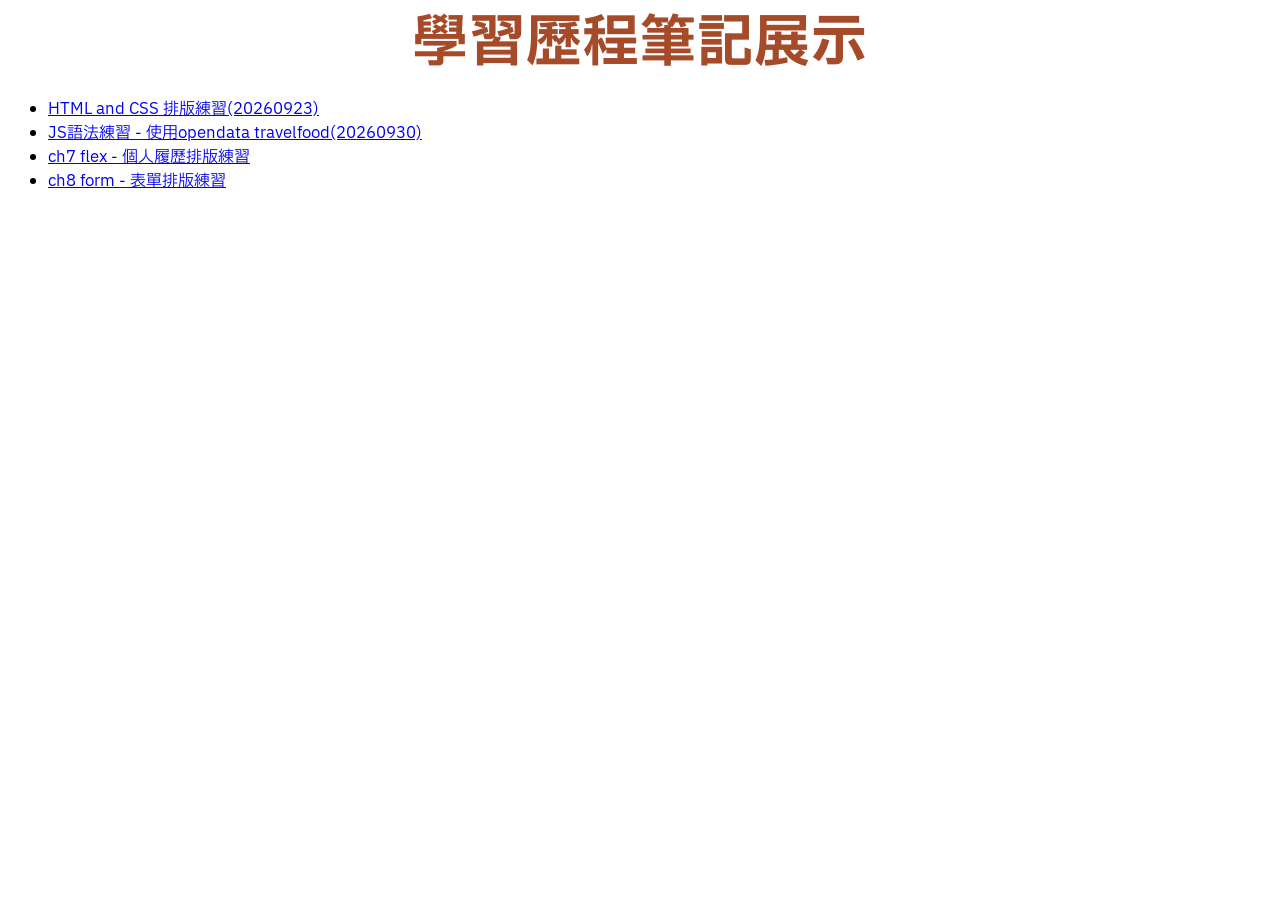
==== index.html @ dfd8c601 "更新index" ====
<!DOCTYPE html>
<html lang="zh-TW">
<head>
    <meta charset="UTF-8">
    <meta name="viewport" content="width=device-width, initial-scale=1.0">
    <title>學習歷程首頁</title>
    <link rel="stylesheet" href="css/myall.css">
</head>
<body>
    <div class="mytitle-01">學習歷程筆記展示</div>
    <ul>
        <li><a href="./20260923-ex01-ai01.html" target="_blank">HTML and CSS 排版練習(20260923)</a></li>
        <li><a href="./20260630-JavaScript-travelfood-ai01.html" target="_blank">JS語法練習 - 使用opendata travelfood(20260930)</a></li>
        <li><a href="./20261013-ch7-flex-ex01.html" target="_blank">ch7 flex - 個人履歷排版練習</a></li>
        <li><a href="./20261027-ch8-forms-EX01-AI01.html" target="_blank">ch8 form - 表單排版練習</a></li>
    </ul>
    <script src="js/jquery-4.0.0.js"></script>
</body>
</html>
---- css/myall.css ----
@import url('https://fonts.googleapis.com/css2?family=IBM+Plex+Sans+JP:wght@100;200;300;400;500;600;700&display=swap');

:root {
    --primary-warm: #d96b3b;
    --secondary-warm: #f6d6a8;
    --page-background: #fff4df;
    --logo-background: #e9a15c;
    --nav-text: #4a2518;
    --content-background: #f3dfc1;
    --heading-color: #c43d2f;
    --shadow-dark: #704c3a;
    --shadow-light: #b99a84;
    --footer-background: #c94f3d;
    --footer-text: #fff8ed;
}

body {
    font-family: "IBM Plex Sans JP", sans-serif;
}

/* 字體粗細度 */
.fw-100 {
    font-weight: 100;
}

.fw-200 {
    font-weight: 200;
}

.fw-300 {
    font-weight: 300;
}

.fw-400 {
    font-weight: 400;
}

.fw-500 {
    font-weight: 500;
}

.fw-600 {
    font-weight: 600;
}

.fw-700 {
    font-weight: 700;
}

.fw-800 {
    font-weight: 800;
}

.fw-900 {
    font-weight: 900;
}

/* ===== 暖色・大地色系標題 ===== */

/* 第一層標題｜陶土紅棕 */
.mytitle-01 {
    font-size: 56px;
    font-weight: 800;
    line-height: 1.3;
    text-align: center;
    color: #A64B2A;
    letter-spacing: 1px;
}

/* 第二層標題｜焦糖棕 */
.mytitle-02 {
    font-size: 44px;
    font-weight: 700;
    line-height: 1.35;
    text-align: center;
    color: #8A5A3B;
    letter-spacing: 0.5px;
}

/* 第三層標題｜橄欖大地綠 */
.mytitle-03 {
    font-size: 36px;
    font-weight: 600;
    line-height: 1.4;
    text-align: center;
    color: #6F7042;
    letter-spacing: 0.3px;
}

.mytitle-04 {
    font-size: 24px;
    font-weight: 600;
    line-height: 1.4;
    color: #48dfc3;
    letter-spacing: 0.3px;
}

.mytitle-05 {
    font-size: 20px;
    font-weight: 600;
    line-height: 1.4;
    color: #6f27c7;
    letter-spacing: 0.3px;
}

/* 背景圖 */
.bg-img {
    background-position: center center;
    background-size: cover;
}

/* roller top */
.roller-t {
    position: relative;
    overflow: hidden;
}

.roller-t .rollerbox-t {
    position: absolute;
    width: 100%;
    height: 100%;
    background-color: rgba(218, 175, 159, 0.9);
    transform: translateY(-100%);
    transition: transform 2s;
    display: flex;
    justify-content: center;
    align-items: center;
}

.roller-t:hover .rollerbox-t {
    transform: translateY(0);
}

/* roller bottom */
.roller-b {
    position: relative;
    overflow: hidden;
}

.roller-b .rollerbox-b {
    position: absolute;
    width: 100%;
    height: 100%;
    background-color: rgba(218, 175, 159, 0.9);
    transform: translateY(100%);
    transition: transform 2s;
    display: flex;
    justify-content: center;
    align-items: center;
}

.roller-b:hover .rollerbox-b {
    transform: translateY(0);
}

/* roller left */
.roller-l {
    position: relative;
    overflow: hidden;
}

.roller-l .rollerbox-l {
    position: absolute;
    width: 100%;
    height: 100%;
    background-color: rgba(218, 175, 159, 0.9);
    transform: translateX(-100%);
    transition: transform 2s;
    display: flex;
    justify-content: center;
    align-items: center;
}

.roller-l:hover .rollerbox-l {
    transform: translateX(0);
}

/* roller right */
.roller-r {
    position: relative;
    overflow: hidden;
}

.roller-r .rollerbox-r {
    position: absolute;
    width: 100%;
    height: 100%;
    background-color: rgba(218, 175, 159, 0.9);
    transform: translateX(100%);
    transition: transform 2s;
    display: flex;
    justify-content: center;
    align-items: center;
}

.roller-r:hover .rollerbox-r {
    transform: translateX(0);
}


.timeline-section {
    position: relative;
}

.timeline-section::before {
    position: absolute;
    content: "";
    width: 5px;
    background-color: rgba(46, 3, 92, 0.5);
    top: 0;
    bottom: 0;
    left: 50%;
    transform: translateX(-50%);
}
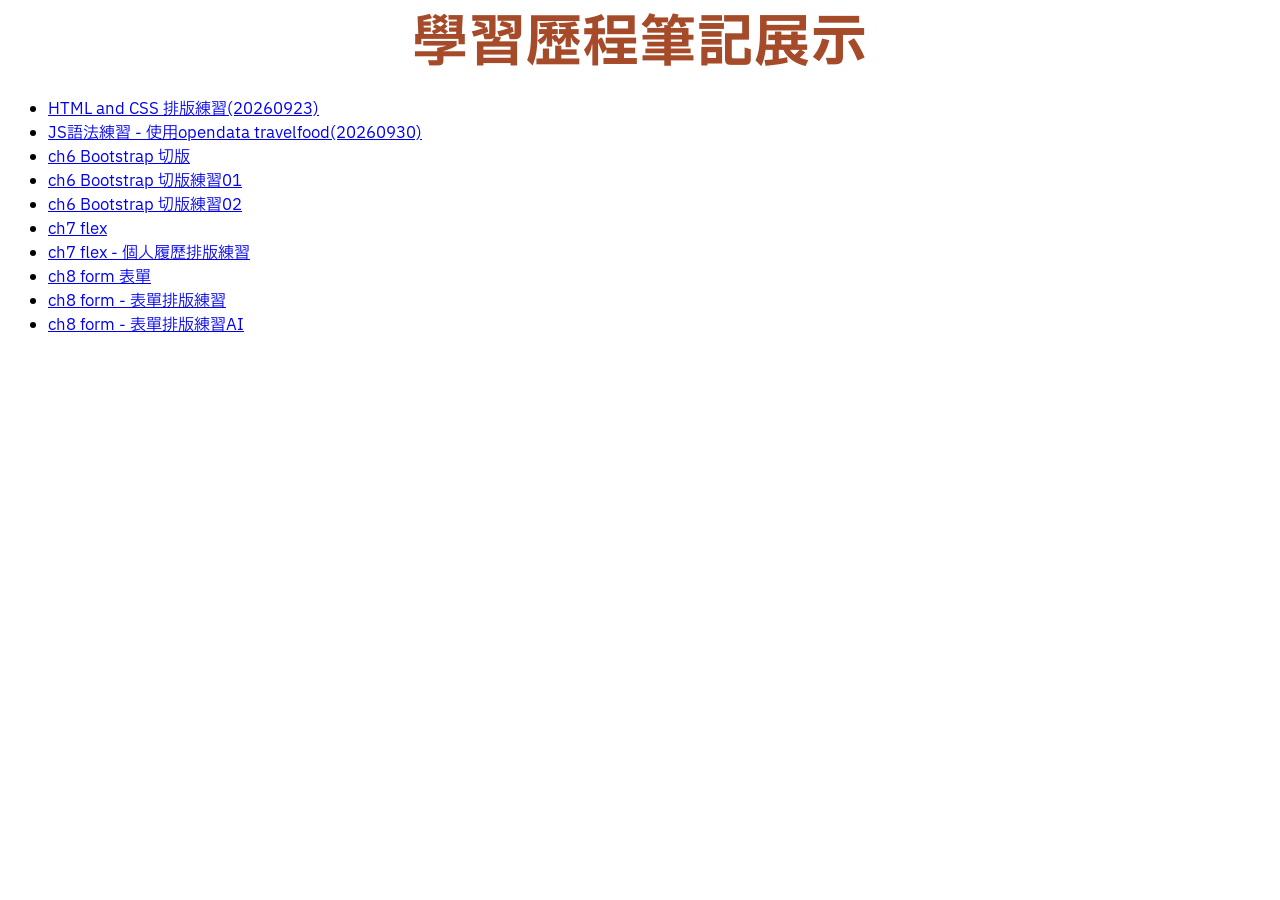
==== commit c254afe9: "update" ====
--- a/index.html
+++ b/index.html
@@ -11,8 +11,14 @@
     <ul>
         <li><a href="./20260923-ex01-ai01.html" target="_blank">HTML and CSS 排版練習(20260923)</a></li>
         <li><a href="./20260630-JavaScript-travelfood-ai01.html" target="_blank">JS語法練習 - 使用opendata travelfood(20260930)</a></li>
+        <li><a href="./20261006-ch6.html" target="_blank">ch6 Bootstrap 切版</a></li>
+        <li><a href="./20261006-ch6-切版練習ex01.html" target="_blank">ch6 Bootstrap 切版練習01</a></li>
+        <li><a href="./20261008-ch6-切版練習ex02.html" target="_blank">ch6 Bootstrap 切版練習02</a></li>
+        <li><a href="./20261008-ch7-flex.html" target="_blank">ch7 flex</a></li>
         <li><a href="./20261013-ch7-flex-ex01.html" target="_blank">ch7 flex - 個人履歷排版練習</a></li>
-        <li><a href="./20261027-ch8-forms-EX01-AI01.html" target="_blank">ch8 form - 表單排版練習</a></li>
+        <li><a href="./20261015-ch8-forms.html" target="_blank">ch8 form 表單</a></li>
+        <li><a href="./20261015-ch8-forms-EX01.html" target="_blank">ch8 form - 表單排版練習</a></li>
+        <li><a href="./20261027-ch8-forms-EX01-AI01.html" target="_blank">ch8 form - 表單排版練習AI</a></li>
     </ul>
     <script src="js/jquery-4.0.0.js"></script>
 </body>
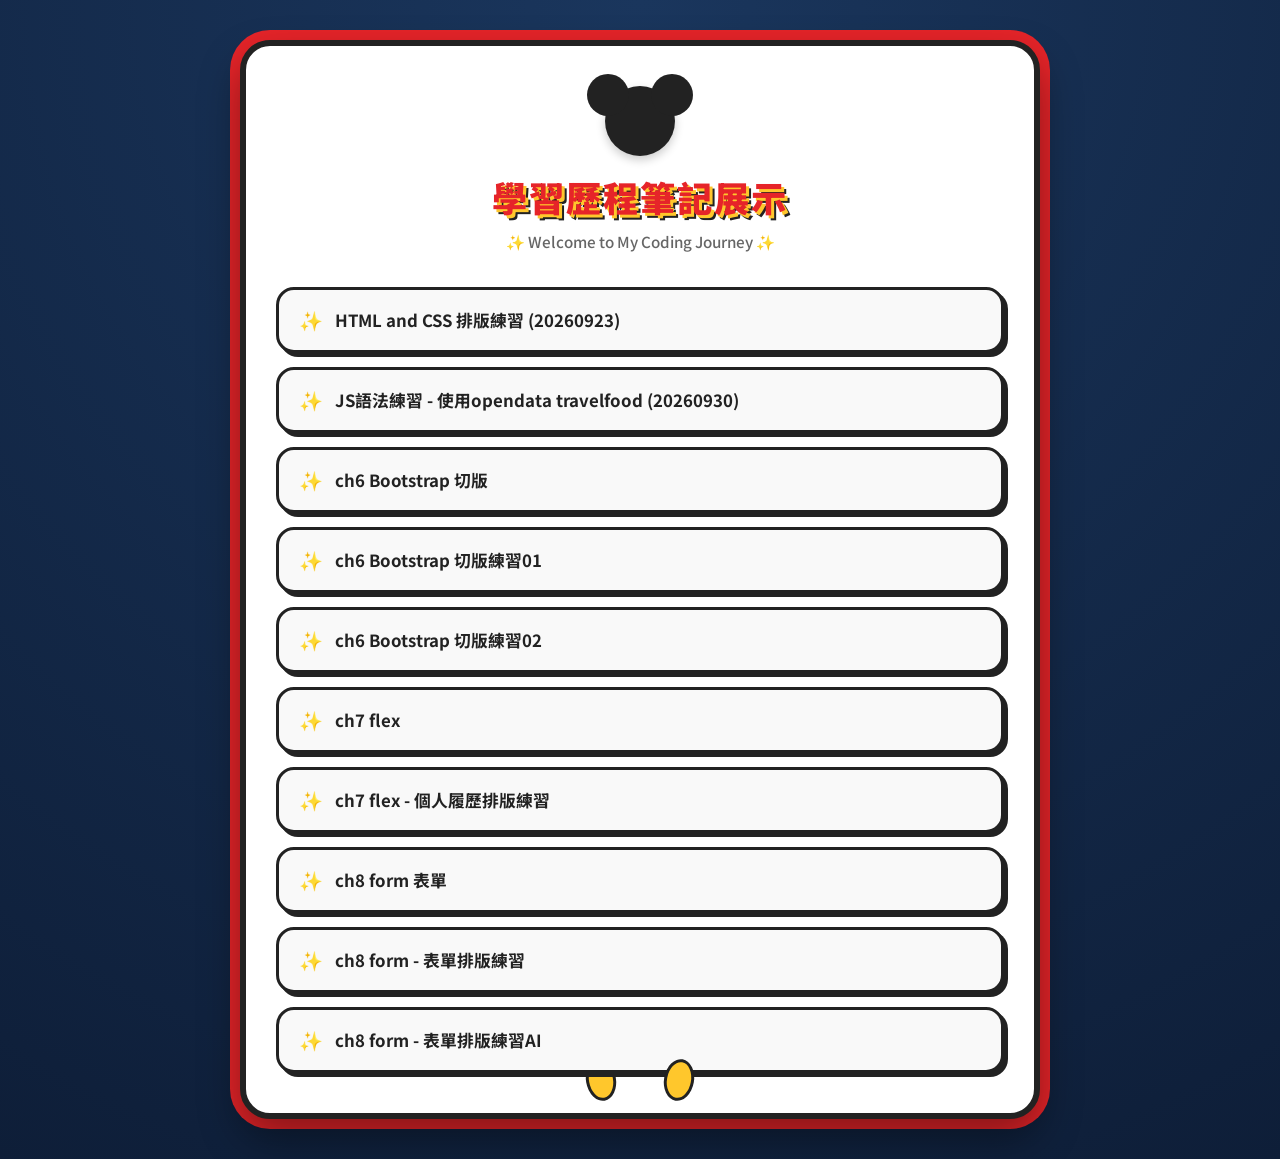
==== commit 40eb614b: "update index" ====
--- a/index.html
+++ b/index.html
@@ -3,23 +3,229 @@
 <head>
     <meta charset="UTF-8">
     <meta name="viewport" content="width=device-width, initial-scale=1.0">
-    <title>學習歷程首頁</title>
-    <link rel="stylesheet" href="css/myall.css">
+    <title>學習歷程首頁 - 迪士尼米奇篇</title>
+    <!-- 引入 Google Fonts 手寫/卡通風格字體與 Icon -->
+    <link href="https://fonts.googleapis.com/css2?family=Fredoka+One&family=Noto+Sans+TC:wght@500;700;900&display=swap" rel="stylesheet">
+    <link rel="stylesheet" href="https://cdnjs.cloudflare.com/ajax/libs/font-awesome/6.4.0/css/all.min.css">
+    
+    <style>
+        /* ----------------------------------
+           迪士尼 & 米奇主題配色變數
+        ---------------------------------- */
+        :root {
+            --mickey-red: #E62429;       /* 經典米奇紅 */
+            --mickey-yellow: #FFC72C;    /* 米奇鞋子黃 */
+            --mickey-black: #222222;     /* 米奇耳朵黑 */
+            --mickey-white: #FFFFFF;     /* 米奇手套白 */
+            --bg-disney-blue: #0E1E38;  /* 迪士尼夢幻夜空藍 */
+            --card-bg: #FFFFFF;
+        }
+
+        /* 全局基礎設定 */
+        * {
+            box-sizing: border-box;
+            margin: 0;
+            padding: 0;
+        }
+
+        body {
+            font-family: 'Noto Sans TC', 'Fredoka One', sans-serif;
+            background: radial-gradient(circle at top, #1a365d 0%, var(--bg-disney-blue) 100%);
+            min-height: 100vh;
+            display: flex;
+            justify-content: center;
+            align-items: center;
+            padding: 40px 20px;
+            color: #333;
+        }
+
+        /* 主容器 */
+        .disney-container {
+            width: 100%;
+            max-width: 800px;
+            background: var(--card-bg);
+            border: 6px solid var(--mickey-black);
+            border-radius: 30px;
+            box-shadow: 0 20px 40px rgba(0, 0, 0, 0.4), 
+                        0 0 0 10px var(--mickey-red);
+            padding: 40px 30px;
+            position: relative;
+            overflow: hidden;
+        }
+
+        /* 頂部裝飾：黃色雙鈕釦（米奇褲子特徵） */
+        .disney-container::before,
+        .disney-container::after {
+            content: '';
+            position: absolute;
+            bottom: 12px;
+            width: 24px;
+            height: 36px;
+            background-color: var(--mickey-yellow);
+            border: 3px solid var(--mickey-black);
+            border-radius: 50%;
+        }
+        .disney-container::before { left: 45%; transform: translateX(-50%) rotate(-10deg); }
+        .disney-container::after { right: 45%; transform: translateX(50%) rotate(10deg); }
+
+        /* 標題區塊 */
+        .header-area {
+            text-align: center;
+            margin-bottom: 35px;
+            position: relative;
+        }
+
+        /* 米奇頭剪影 Logo */
+        .mickey-logo {
+            width: 70px;
+            height: 70px;
+            background: var(--mickey-black);
+            border-radius: 50%;
+            margin: 0 auto 15px auto;
+            position: relative;
+            box-shadow: 0 4px 10px rgba(0,0,0,0.2);
+        }
+
+        /* 米奇左耳朵 */
+        .mickey-logo::before {
+            content: '';
+            position: absolute;
+            width: 42px;
+            height: 42px;
+            background: var(--mickey-black);
+            border-radius: 50%;
+            top: -12px;
+            left: -18px;
+        }
+
+        /* 米奇右耳朵 */
+        .mickey-logo::after {
+            content: '';
+            position: absolute;
+            width: 42px;
+            height: 42px;
+            background: var(--mickey-black);
+            border-radius: 50%;
+            top: -12px;
+            right: -18px;
+        }
+
+        /* 主標題樣式 */
+        .mytitle-01 {
+            font-size: 2.2rem;
+            font-weight: 900;
+            color: var(--mickey-red);
+            text-shadow: 3px 3px 0px var(--mickey-yellow),
+                         5px 5px 0px var(--mickey-black);
+            letter-spacing: 2px;
+            margin-top: 10px;
+        }
+
+        .subtitle {
+            font-size: 0.95rem;
+            color: #666;
+            margin-top: 8px;
+            font-weight: 500;
+        }
+
+        /* 列表容器 */
+        ul.learning-list {
+            list-style: none;
+            display: flex;
+            flex-direction: column;
+            gap: 14px;
+        }
+
+        /* 列表單項 */
+        ul.learning-list li {
+            position: relative;
+        }
+
+        /* 超連結按鈕樣式 */
+        ul.learning-list li a {
+            display: flex;
+            align-items: center;
+            padding: 16px 20px;
+            background-color: #F9F9F9;
+            color: var(--mickey-black);
+            text-decoration: none;
+            font-size: 1.05rem;
+            font-weight: 700;
+            border: 3px solid var(--mickey-black);
+            border-radius: 18px;
+            box-shadow: 4px 4px 0px var(--mickey-black);
+            transition: all 0.2s cubic-bezier(0.175, 0.885, 0.32, 1.275);
+        }
+
+        /* 清單前綴小魔棒/星星圖示 */
+        ul.learning-list li a::before {
+            content: '✨';
+            margin-right: 12px;
+            font-size: 1.2rem;
+            transition: transform 0.2s;
+        }
+
+        /* 滑鼠懸停效果 (Hover) */
+        ul.learning-list li a:hover {
+            background-color: var(--mickey-yellow);
+            color: var(--mickey-black);
+            transform: translateY(-4px) scale(1.01);
+            box-shadow: 6px 6px 0px var(--mickey-red);
+        }
+
+        ul.learning-list li a:hover::before {
+            content: '🏰';
+            transform: rotate(15deg) scale(1.2);
+        }
+
+        /* 點擊效果 (Active) */
+        ul.learning-list li a:active {
+            transform: translateY(1px);
+            box-shadow: 2px 2px 0px var(--mickey-black);
+        }
+
+        /* 響應式微調 (手機版) */
+        @media (max-width: 600px) {
+            .disney-container {
+                padding: 30px 18px;
+                border-width: 4px;
+            }
+            .mytitle-01 {
+                font-size: 1.6rem;
+            }
+            ul.learning-list li a {
+                font-size: 0.95rem;
+                padding: 12px 15px;
+            }
+        }
+    </style>
 </head>
 <body>
-    <div class="mytitle-01">學習歷程筆記展示</div>
-    <ul>
-        <li><a href="./20260923-ex01-ai01.html" target="_blank">HTML and CSS 排版練習(20260923)</a></li>
-        <li><a href="./20260630-JavaScript-travelfood-ai01.html" target="_blank">JS語法練習 - 使用opendata travelfood(20260930)</a></li>
-        <li><a href="./20261006-ch6.html" target="_blank">ch6 Bootstrap 切版</a></li>
-        <li><a href="./20261006-ch6-切版練習ex01.html" target="_blank">ch6 Bootstrap 切版練習01</a></li>
-        <li><a href="./20261008-ch6-切版練習ex02.html" target="_blank">ch6 Bootstrap 切版練習02</a></li>
-        <li><a href="./20261008-ch7-flex.html" target="_blank">ch7 flex</a></li>
-        <li><a href="./20261013-ch7-flex-ex01.html" target="_blank">ch7 flex - 個人履歷排版練習</a></li>
-        <li><a href="./20261015-ch8-forms.html" target="_blank">ch8 form 表單</a></li>
-        <li><a href="./20261015-ch8-forms-EX01.html" target="_blank">ch8 form - 表單排版練習</a></li>
-        <li><a href="./20261027-ch8-forms-EX01-AI01.html" target="_blank">ch8 form - 表單排版練習AI</a></li>
-    </ul>
+
+    <div class="disney-container">
+        <!-- 米奇頭像標誌區 -->
+        <div class="header-area">
+            <div class="mickey-logo"></div>
+            <div class="mytitle-01">學習歷程筆記展示</div>
+            <p class="subtitle">✨ Welcome to My Coding Journey ✨</p>
+        </div>
+
+        <!-- 學習歷程連結列表 -->
+        <ul class="learning-list">
+            <li><a href="./20260923-ex01-ai01.html" target="_blank">HTML and CSS 排版練習 (20260923)</a></li>
+            <li><a href="./20260630-JavaScript-travelfood-ai01.html" target="_blank">JS語法練習 - 使用opendata travelfood (20260930)</a></li>
+            <li><a href="./20261006-ch6.html" target="_blank">ch6 Bootstrap 切版</a></li>
+            <li><a href="./20261006-ch6-切版練習ex01.html" target="_blank">ch6 Bootstrap 切版練習01</a></li>
+            <li><a href="./20261008-ch6-切版練習ex02.html" target="_blank">ch6 Bootstrap 切版練習02</a></li>
+            <li><a href="./20261008-ch7-flex.html" target="_blank">ch7 flex</a></li>
+            <li><a href="./20261013-ch7-flex-ex01.html" target="_blank">ch7 flex - 個人履歷排版練習</a></li>
+            <li><a href="./20261015-ch8-forms.html" target="_blank">ch8 form 表單</a></li>
+            <li><a href="./20261015-ch8-forms-EX01.html" target="_blank">ch8 form - 表單排版練習</a></li>
+            <li><a href="./20261027-ch8-forms-EX01-AI01.html" target="_blank">ch8 form - 表單排版練習AI</a></li>
+        </ul>
+    </div>
+
+    <!-- 載入 jQuery -->
     <script src="js/jquery-4.0.0.js"></script>
 </body>
 </html>
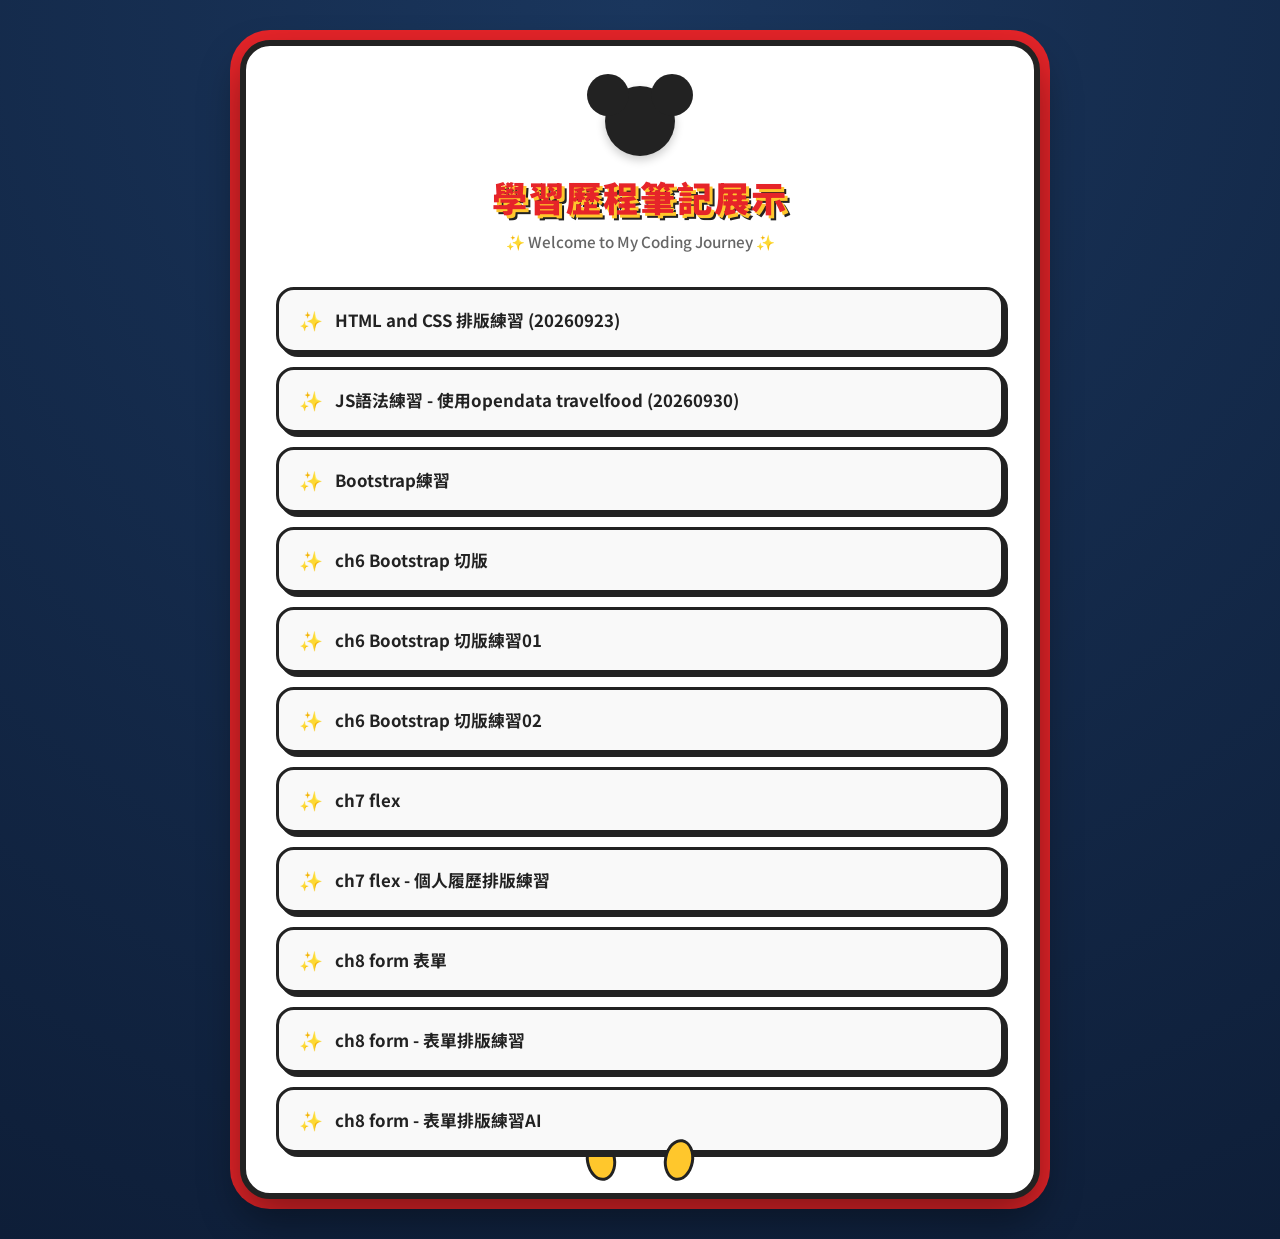
==== commit 907d064f: "update index" ====
--- a/index.html
+++ b/index.html
@@ -214,6 +214,7 @@
         <ul class="learning-list">
             <li><a href="./20260923-ex01-ai01.html" target="_blank">HTML and CSS 排版練習 (20260923)</a></li>
             <li><a href="./20260630-JavaScript-travelfood-ai01.html" target="_blank">JS語法練習 - 使用opendata travelfood (20260930)</a></li>
+            <li><a href="./20261001 BS -1.html" target="_blank">Bootstrap練習</a></li>
             <li><a href="./20261006-ch6.html" target="_blank">ch6 Bootstrap 切版</a></li>
             <li><a href="./20261006-ch6-切版練習ex01.html" target="_blank">ch6 Bootstrap 切版練習01</a></li>
             <li><a href="./20261008-ch6-切版練習ex02.html" target="_blank">ch6 Bootstrap 切版練習02</a></li>
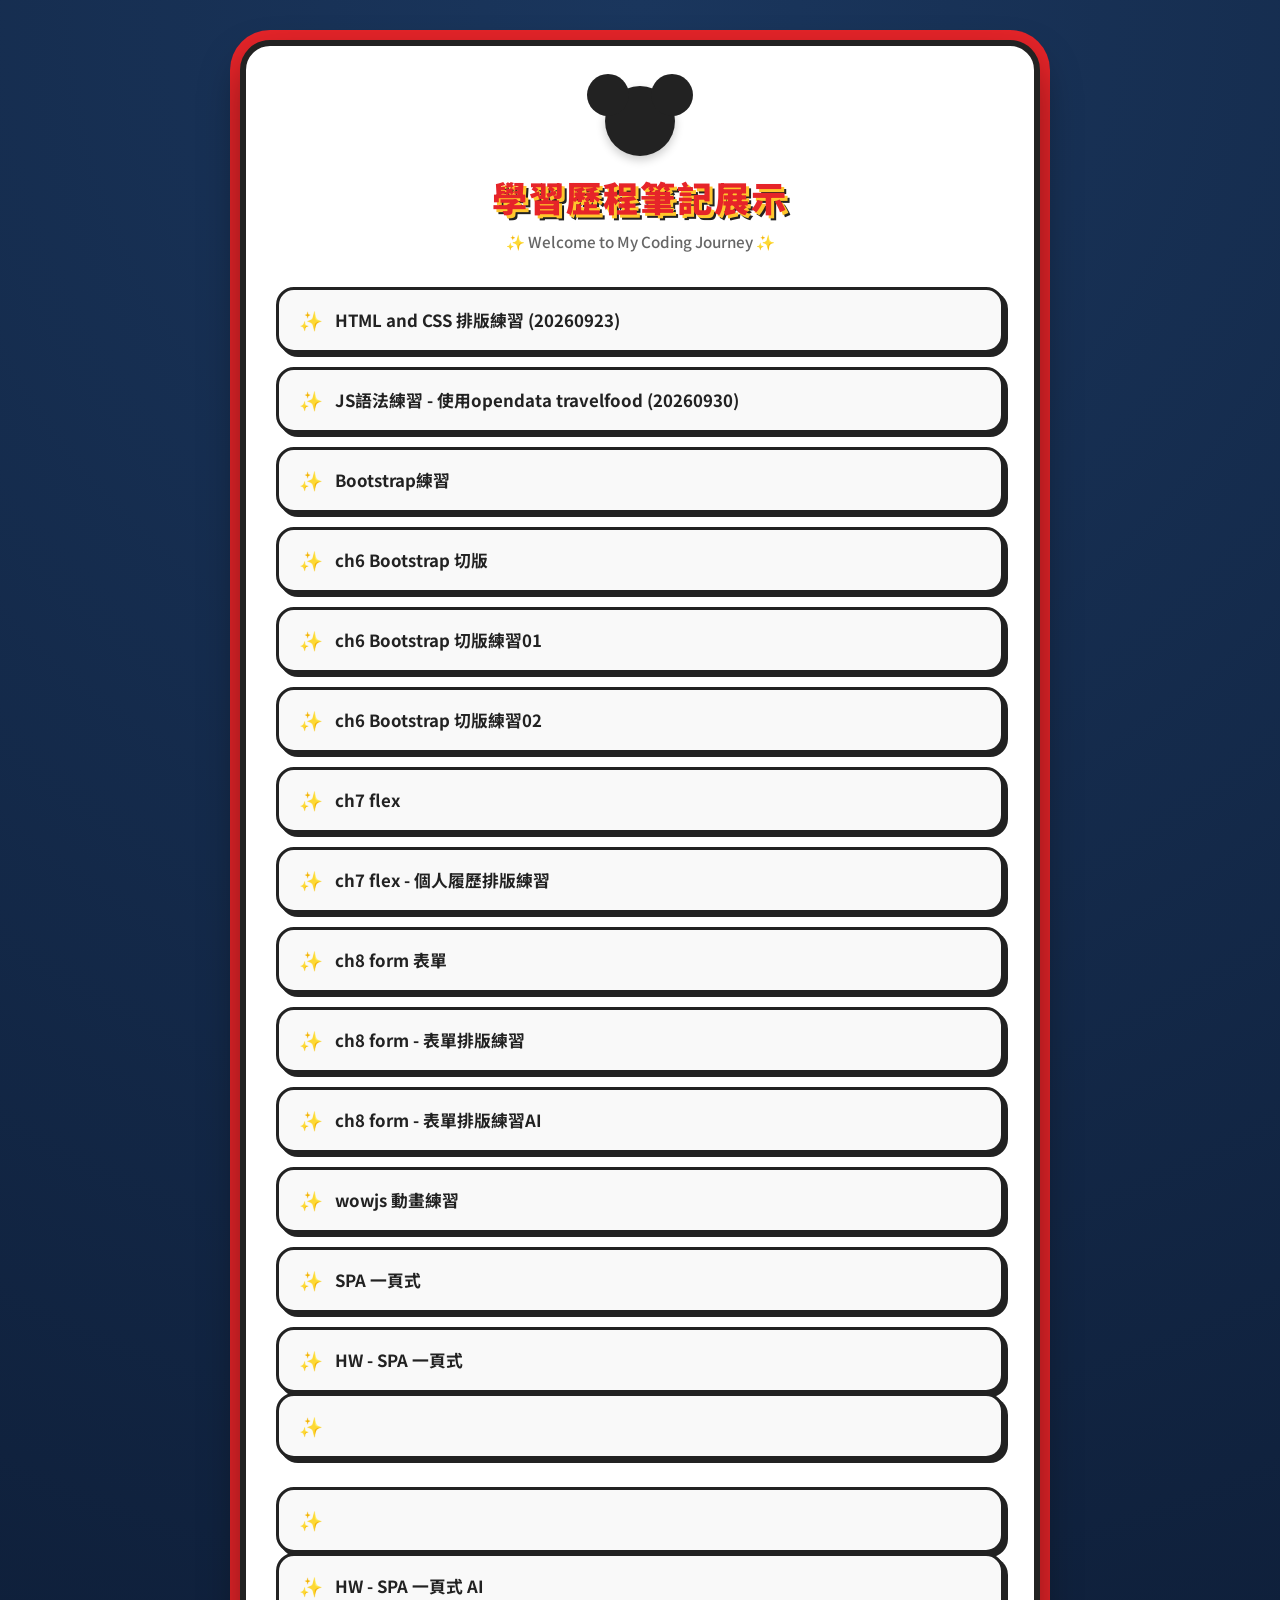
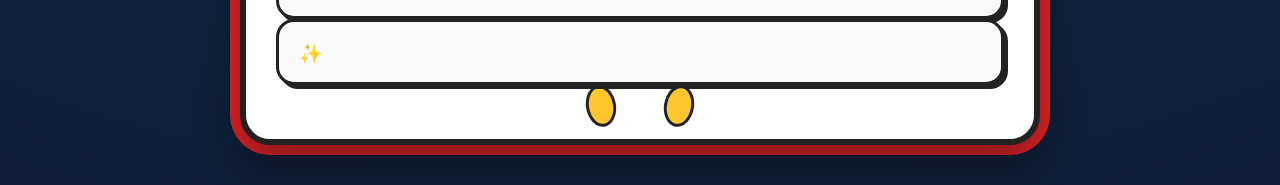
==== commit f8a550e8: "更新作業進度" ====
--- a/index.html
+++ b/index.html
@@ -223,6 +223,10 @@
             <li><a href="./20261015-ch8-forms.html" target="_blank">ch8 form 表單</a></li>
             <li><a href="./20261015-ch8-forms-EX01.html" target="_blank">ch8 form - 表單排版練習</a></li>
             <li><a href="./20261027-ch8-forms-EX01-AI01.html" target="_blank">ch8 form - 表單排版練習AI</a></li>
+            <li><a href="./20261103-wowjs動畫練習.html" target="_blank">wowjs 動畫練習</a></li>
+            <li><a href="./20261027 - SPA 一頁式.html" target="_blank">SPA 一頁式</a></li>
+            <li><a href="./HW - SPA 形象官網設計與動畫應用.html" target="_blank">HW - SPA 一頁式 <a></li>
+            <li><a href="./HW - SPA 形象官網設計與動畫應用_Ai.html" target="_blank">HW - SPA 一頁式 AI<a></li>
         </ul>
     </div>
 
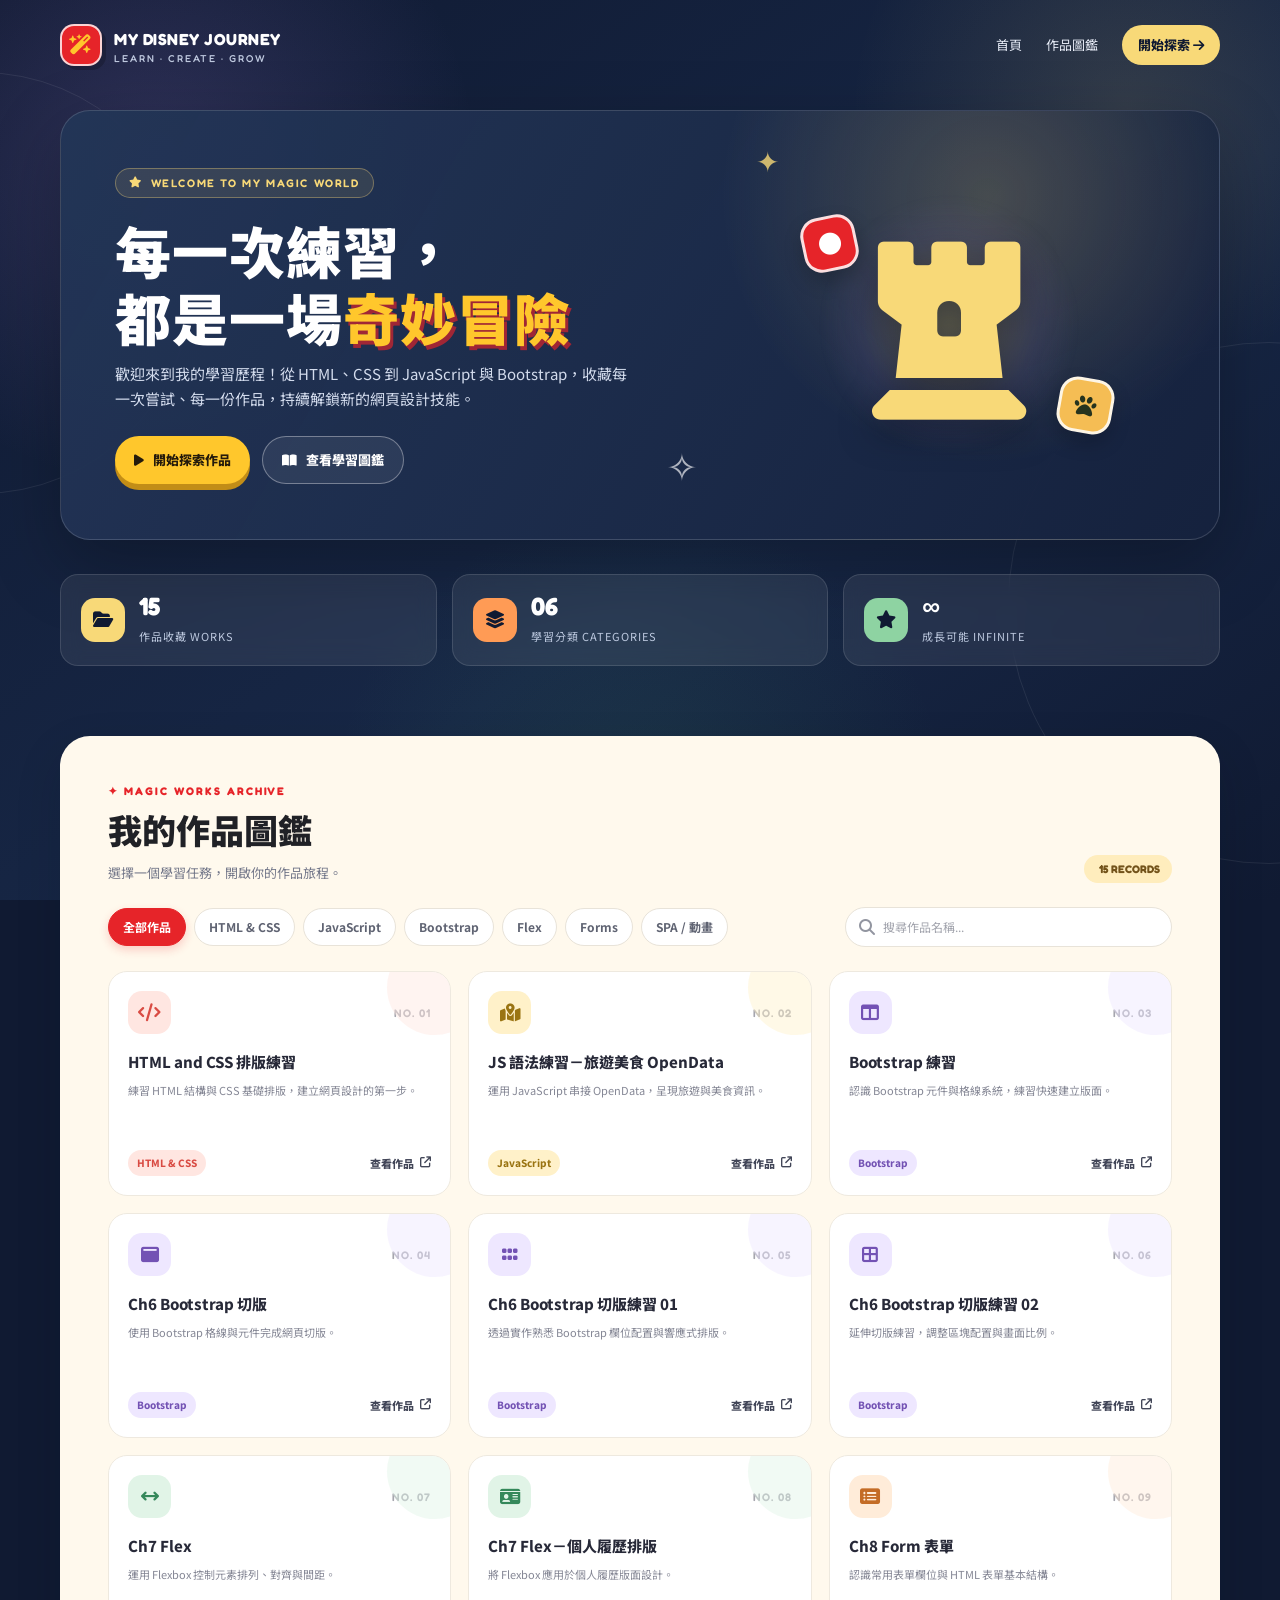
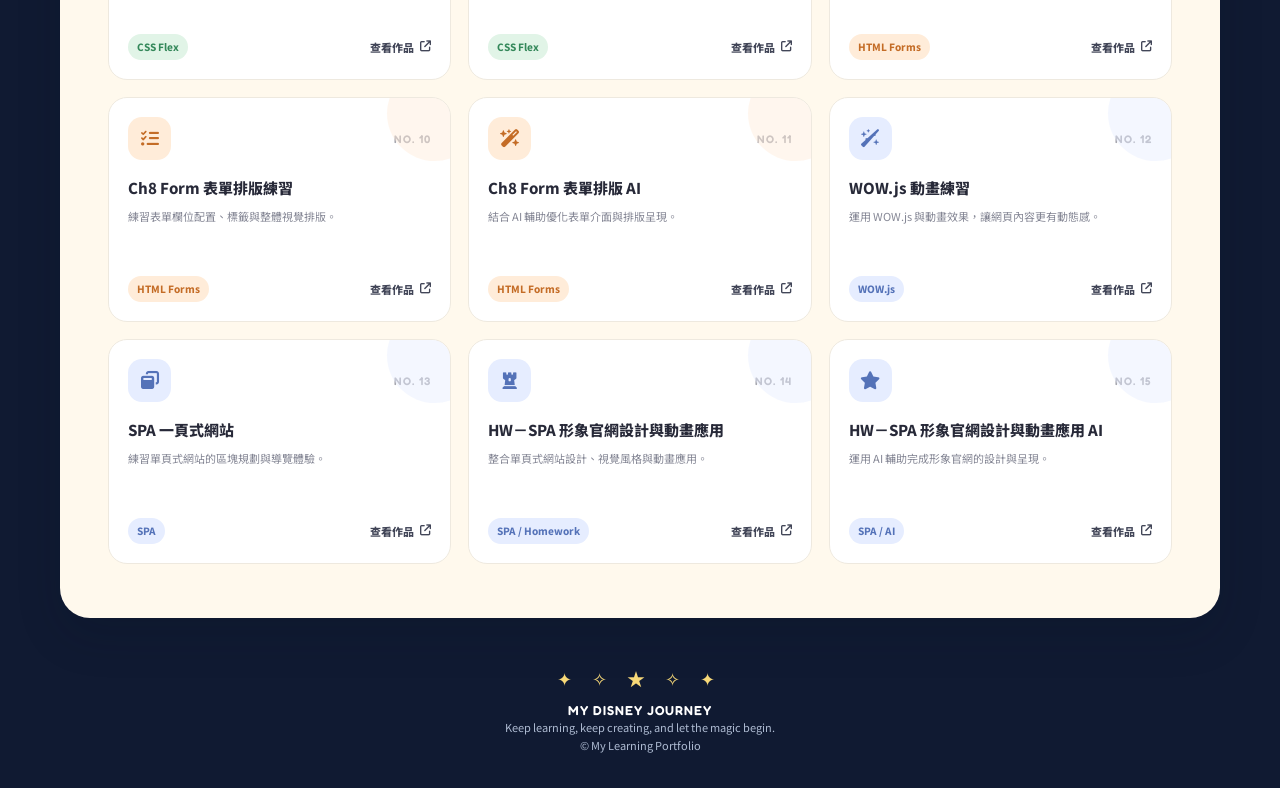
==== commit 9b2d8499: "更新首頁 index.html" ====
--- a/index.html
+++ b/index.html
@@ -1,236 +1,1383 @@
 <!DOCTYPE html>
-<html lang="zh-TW">
+<html lang="zh-Hant">
+
 <head>
-    <meta charset="UTF-8">
-    <meta name="viewport" content="width=device-width, initial-scale=1.0">
-    <title>學習歷程首頁 - 迪士尼米奇篇</title>
-    <!-- 引入 Google Fonts 手寫/卡通風格字體與 Icon -->
-    <link href="https://fonts.googleapis.com/css2?family=Fredoka+One&family=Noto+Sans+TC:wght@500;700;900&display=swap" rel="stylesheet">
-    <link rel="stylesheet" href="https://cdnjs.cloudflare.com/ajax/libs/font-awesome/6.4.0/css/all.min.css">
-    
-    <style>
-        /* ----------------------------------
-           迪士尼 & 米奇主題配色變數
-        ---------------------------------- */
-        :root {
-            --mickey-red: #E62429;       /* 經典米奇紅 */
-            --mickey-yellow: #FFC72C;    /* 米奇鞋子黃 */
-            --mickey-black: #222222;     /* 米奇耳朵黑 */
-            --mickey-white: #FFFFFF;     /* 米奇手套白 */
-            --bg-disney-blue: #0E1E38;  /* 迪士尼夢幻夜空藍 */
-            --card-bg: #FFFFFF;
-        }
-
-        /* 全局基礎設定 */
-        * {
-            box-sizing: border-box;
-            margin: 0;
-            padding: 0;
-        }
-
-        body {
-            font-family: 'Noto Sans TC', 'Fredoka One', sans-serif;
-            background: radial-gradient(circle at top, #1a365d 0%, var(--bg-disney-blue) 100%);
-            min-height: 100vh;
-            display: flex;
-            justify-content: center;
-            align-items: center;
-            padding: 40px 20px;
-            color: #333;
-        }
-
-        /* 主容器 */
-        .disney-container {
-            width: 100%;
-            max-width: 800px;
-            background: var(--card-bg);
-            border: 6px solid var(--mickey-black);
-            border-radius: 30px;
-            box-shadow: 0 20px 40px rgba(0, 0, 0, 0.4), 
-                        0 0 0 10px var(--mickey-red);
-            padding: 40px 30px;
-            position: relative;
-            overflow: hidden;
-        }
-
-        /* 頂部裝飾：黃色雙鈕釦（米奇褲子特徵） */
-        .disney-container::before,
-        .disney-container::after {
-            content: '';
-            position: absolute;
-            bottom: 12px;
-            width: 24px;
-            height: 36px;
-            background-color: var(--mickey-yellow);
-            border: 3px solid var(--mickey-black);
-            border-radius: 50%;
-        }
-        .disney-container::before { left: 45%; transform: translateX(-50%) rotate(-10deg); }
-        .disney-container::after { right: 45%; transform: translateX(50%) rotate(10deg); }
-
-        /* 標題區塊 */
-        .header-area {
-            text-align: center;
-            margin-bottom: 35px;
-            position: relative;
-        }
-
-        /* 米奇頭剪影 Logo */
-        .mickey-logo {
-            width: 70px;
-            height: 70px;
-            background: var(--mickey-black);
-            border-radius: 50%;
-            margin: 0 auto 15px auto;
-            position: relative;
-            box-shadow: 0 4px 10px rgba(0,0,0,0.2);
-        }
-
-        /* 米奇左耳朵 */
-        .mickey-logo::before {
-            content: '';
-            position: absolute;
-            width: 42px;
-            height: 42px;
-            background: var(--mickey-black);
-            border-radius: 50%;
-            top: -12px;
-            left: -18px;
-        }
-
-        /* 米奇右耳朵 */
-        .mickey-logo::after {
-            content: '';
-            position: absolute;
-            width: 42px;
-            height: 42px;
-            background: var(--mickey-black);
-            border-radius: 50%;
-            top: -12px;
-            right: -18px;
-        }
-
-        /* 主標題樣式 */
-        .mytitle-01 {
-            font-size: 2.2rem;
-            font-weight: 900;
-            color: var(--mickey-red);
-            text-shadow: 3px 3px 0px var(--mickey-yellow),
-                         5px 5px 0px var(--mickey-black);
-            letter-spacing: 2px;
-            margin-top: 10px;
-        }
-
-        .subtitle {
-            font-size: 0.95rem;
-            color: #666;
-            margin-top: 8px;
-            font-weight: 500;
-        }
-
-        /* 列表容器 */
-        ul.learning-list {
-            list-style: none;
-            display: flex;
-            flex-direction: column;
-            gap: 14px;
-        }
-
-        /* 列表單項 */
-        ul.learning-list li {
-            position: relative;
-        }
-
-        /* 超連結按鈕樣式 */
-        ul.learning-list li a {
-            display: flex;
-            align-items: center;
-            padding: 16px 20px;
-            background-color: #F9F9F9;
-            color: var(--mickey-black);
-            text-decoration: none;
-            font-size: 1.05rem;
-            font-weight: 700;
-            border: 3px solid var(--mickey-black);
-            border-radius: 18px;
-            box-shadow: 4px 4px 0px var(--mickey-black);
-            transition: all 0.2s cubic-bezier(0.175, 0.885, 0.32, 1.275);
-        }
-
-        /* 清單前綴小魔棒/星星圖示 */
-        ul.learning-list li a::before {
-            content: '✨';
-            margin-right: 12px;
-            font-size: 1.2rem;
-            transition: transform 0.2s;
-        }
-
-        /* 滑鼠懸停效果 (Hover) */
-        ul.learning-list li a:hover {
-            background-color: var(--mickey-yellow);
-            color: var(--mickey-black);
-            transform: translateY(-4px) scale(1.01);
-            box-shadow: 6px 6px 0px var(--mickey-red);
-        }
-
-        ul.learning-list li a:hover::before {
-            content: '🏰';
-            transform: rotate(15deg) scale(1.2);
-        }
-
-        /* 點擊效果 (Active) */
-        ul.learning-list li a:active {
-            transform: translateY(1px);
-            box-shadow: 2px 2px 0px var(--mickey-black);
-        }
-
-        /* 響應式微調 (手機版) */
-        @media (max-width: 600px) {
-            .disney-container {
-                padding: 30px 18px;
-                border-width: 4px;
-            }
-            .mytitle-01 {
-                font-size: 1.6rem;
-            }
-            ul.learning-list li a {
-                font-size: 0.95rem;
-                padding: 12px 15px;
-            }
-        }
-    </style>
+  <meta charset="UTF-8">
+  <meta name="viewport" content="width=device-width, initial-scale=1.0">
+  <meta name="theme-color" content="#101a32">
+  <title>Welcome To My Journey｜Disney Learning Portfolio</title>
+  <link rel="preconnect" href="https://fonts.googleapis.com">
+  <link rel="preconnect" href="https://fonts.gstatic.com" crossorigin>
+  <link
+    href="https://fonts.googleapis.com/css2?family=Fredoka:wght@400;500;600;700&family=Noto+Sans+TC:wght@400;500;600;700;800;900&display=swap"
+    rel="stylesheet">
+  <link rel="stylesheet" href="https://cdnjs.cloudflare.com/ajax/libs/font-awesome/6.5.2/css/all.min.css">
+  <style>
+    :root {
+      --mickey-red: #e62429;
+      --mickey-yellow: #ffc72c;
+      --mickey-black: #202126;
+      --pluto-orange: #f28c28;
+      --pluto-green: #45a66b;
+      --magic-blue: #101a32;
+      --magic-blue-2: #1b2b4b;
+      --magic-purple: #9274c8;
+      --magic-gold: #f8d978;
+      --cream: #fff9ed;
+      --ink: #25283a;
+      --muted: #74788a;
+      --white: #fff;
+      --shadow: 0 18px 45px rgba(9, 16, 34, .16);
+    }
+
+    * {
+      box-sizing: border-box;
+      margin: 0;
+      padding: 0;
+    }
+
+    html {
+      scroll-behavior: smooth;
+    }
+
+    body {
+      font-family: "Noto Sans TC", sans-serif;
+      color: var(--ink);
+      background: var(--magic-blue);
+      line-height: 1.65;
+      overflow-x: hidden;
+    }
+
+    a {
+      color: inherit;
+      text-decoration: none;
+    }
+
+    button,
+    input {
+      font: inherit;
+    }
+
+    .site-shell {
+      width: min(1160px, calc(100% - 36px));
+      margin: 0 auto;
+    }
+
+    /* 星空背景 */
+    .page-bg {
+      position: fixed;
+      inset: 0;
+      z-index: -2;
+      overflow: hidden;
+      background:
+        radial-gradient(circle at 12% 18%, rgba(146, 116, 200, .23), transparent 24%),
+        radial-gradient(circle at 88% 12%, rgba(248, 217, 120, .13), transparent 20%),
+        radial-gradient(circle at 50% 90%, rgba(69, 166, 107, .12), transparent 30%),
+        linear-gradient(145deg, #101a32, #172746 58%, #101a32);
+    }
+
+    .page-bg::before,
+    .page-bg::after {
+      content: "";
+      position: absolute;
+      width: 420px;
+      height: 420px;
+      border: 1px solid rgba(255, 255, 255, .08);
+      border-radius: 50%;
+      animation: orbit 32s linear infinite;
+    }
+
+    .page-bg::before {
+      top: 8%;
+      left: -230px;
+    }
+
+    .page-bg::after {
+      right: -250px;
+      bottom: 4%;
+      width: 520px;
+      height: 520px;
+      animation-direction: reverse;
+    }
+
+    @keyframes orbit {
+      to {
+        transform: rotate(360deg);
+      }
+    }
+
+    .topbar {
+      display: flex;
+      align-items: center;
+      justify-content: space-between;
+      gap: 20px;
+      padding: 24px 0;
+      color: var(--white);
+    }
+
+    .brand {
+      display: inline-flex;
+      align-items: center;
+      gap: 12px;
+      font-family: Fredoka, "Noto Sans TC", sans-serif;
+      font-weight: 700;
+      letter-spacing: .5px;
+    }
+
+    .brand-mark {
+      width: 42px;
+      height: 42px;
+      display: grid;
+      place-items: center;
+      color: var(--mickey-yellow);
+      background: var(--mickey-red);
+      border: 2px solid rgba(255, 255, 255, .8);
+      border-radius: 14px;
+      box-shadow: 4px 4px 0 rgba(0, 0, 0, .2);
+      font-size: 20px;
+    }
+
+    .brand small {
+      display: block;
+      color: #bfc9df;
+      font: 500 10px Fredoka, sans-serif;
+      letter-spacing: 2px;
+    }
+
+    .top-nav {
+      display: flex;
+      gap: 24px;
+      align-items: center;
+      color: #e8edf8;
+      font-size: 13px;
+    }
+
+    .top-nav a {
+      transition: color .2s;
+    }
+
+    .top-nav a:hover {
+      color: var(--magic-gold);
+    }
+
+    .nav-cta {
+      padding: 9px 16px;
+      color: var(--magic-blue) !important;
+      background: var(--magic-gold);
+      border-radius: 999px;
+      font-weight: 800;
+    }
+
+    /* Hero */
+    .hero {
+      position: relative;
+      display: grid;
+      grid-template-columns: 1.15fr .85fr;
+      align-items: center;
+      gap: 32px;
+      min-height: 430px;
+      padding: 46px 54px;
+      margin: 20px 0 34px;
+      overflow: hidden;
+      color: var(--white);
+      border: 1px solid rgba(255, 255, 255, .15);
+      border-radius: 30px;
+      background:
+        radial-gradient(circle at 80% 20%, rgba(248, 217, 120, .2), transparent 27%),
+        linear-gradient(120deg, rgba(35, 53, 87, .98), rgba(22, 34, 62, .96));
+      box-shadow: 0 25px 70px rgba(0, 0, 0, .25);
+    }
+
+    .hero::before {
+      content: "✦";
+      position: absolute;
+      top: 26px;
+      right: 38%;
+      color: var(--magic-gold);
+      font-size: 28px;
+      opacity: .8;
+      animation: twinkle 2.5s ease-in-out infinite;
+    }
+
+    .hero::after {
+      content: "✧";
+      position: absolute;
+      right: 45%;
+      bottom: 42px;
+      color: #fff;
+      font-size: 38px;
+      opacity: .65;
+      animation: twinkle 3s ease-in-out infinite reverse;
+    }
+
+    @keyframes twinkle {
+      50% {
+        opacity: .25;
+        transform: scale(.8) rotate(25deg);
+      }
+    }
+
+    .eyebrow {
+      display: inline-flex;
+      align-items: center;
+      gap: 8px;
+      padding: 7px 13px;
+      margin-bottom: 18px;
+      color: var(--magic-gold);
+      background: rgba(248, 217, 120, .1);
+      border: 1px solid rgba(248, 217, 120, .35);
+      border-radius: 999px;
+      font: 600 11px Fredoka, sans-serif;
+      letter-spacing: 1.6px;
+    }
+
+    .hero h1 {
+      margin-bottom: 12px;
+      font-size: clamp(34px, 5vw, 56px);
+      line-height: 1.2;
+      font-weight: 900;
+      letter-spacing: 1px;
+    }
+
+    .hero h1 .highlight {
+      color: var(--mickey-yellow);
+      text-shadow: 3px 4px 0 rgba(230, 36, 41, .65);
+    }
+
+    .hero-copy {
+      max-width: 520px;
+      margin-bottom: 25px;
+      color: #d3dced;
+      font-size: 15px;
+    }
+
+    .hero-actions {
+      display: flex;
+      flex-wrap: wrap;
+      gap: 12px;
+    }
+
+    .btn {
+      display: inline-flex;
+      align-items: center;
+      justify-content: center;
+      gap: 9px;
+      padding: 12px 19px;
+      border: 0;
+      border-radius: 999px;
+      cursor: pointer;
+      font-size: 13px;
+      font-weight: 800;
+      transition: transform .2s, box-shadow .2s, background .2s;
+    }
+
+    .btn:hover {
+      transform: translateY(-3px);
+    }
+
+    .btn-primary {
+      color: #251b0b;
+      background: var(--mickey-yellow);
+      box-shadow: 0 6px 0 #c28d17;
+    }
+
+    .btn-primary:hover {
+      box-shadow: 0 9px 0 #c28d17;
+    }
+
+    .btn-ghost {
+      color: white;
+      border: 1px solid rgba(255, 255, 255, .35);
+      background: rgba(255, 255, 255, .07);
+    }
+
+    .hero-art {
+      position: relative;
+      min-height: 275px;
+      display: grid;
+      place-items: center;
+    }
+
+    .castle-glow {
+      position: absolute;
+      width: 260px;
+      height: 260px;
+      border-radius: 50%;
+      background: radial-gradient(circle, rgba(248, 217, 120, .27), rgba(146, 116, 200, .1) 48%, transparent 70%);
+      filter: blur(3px);
+    }
+
+    .castle-icon {
+      position: relative;
+      z-index: 1;
+      color: var(--magic-gold);
+      font-size: clamp(115px, 17vw, 190px);
+      filter: drop-shadow(0 12px 18px rgba(0, 0, 0, .3));
+      animation: float 4s ease-in-out infinite;
+    }
+
+    .orbit-dot {
+      position: absolute;
+      z-index: 2;
+      display: grid;
+      place-items: center;
+      width: 55px;
+      height: 55px;
+      border: 3px solid rgba(255, 255, 255, .85);
+      border-radius: 18px;
+      box-shadow: 0 9px 20px rgba(0, 0, 0, .2);
+      font-size: 22px;
+    }
+
+    .orbit-mickey {
+      top: 28px;
+      left: 16%;
+      color: white;
+      background: var(--mickey-red);
+      transform: rotate(-12deg);
+    }
+
+    .orbit-pluto {
+      right: 12%;
+      bottom: 30px;
+      color: #26331e;
+      background: #f5bd54;
+      transform: rotate(10deg);
+    }
+
+    @keyframes float {
+      50% {
+        transform: translateY(-12px);
+      }
+    }
+
+    /* 統計 */
+    .stats {
+      display: grid;
+      grid-template-columns: repeat(3, 1fr);
+      gap: 15px;
+      margin-bottom: 70px;
+    }
+
+    .stat-card {
+      display: flex;
+      align-items: center;
+      gap: 14px;
+      padding: 18px 20px;
+      color: white;
+      background: rgba(255, 255, 255, .075);
+      border: 1px solid rgba(255, 255, 255, .12);
+      border-radius: 18px;
+      backdrop-filter: blur(10px);
+    }
+
+    .stat-icon {
+      width: 44px;
+      height: 44px;
+      display: grid;
+      place-items: center;
+      flex: 0 0 auto;
+      border-radius: 14px;
+      color: var(--magic-blue);
+      background: var(--magic-gold);
+      font-size: 18px;
+    }
+
+    .stat-card:nth-child(2) .stat-icon {
+      background: #ff9b55;
+    }
+
+    .stat-card:nth-child(3) .stat-icon {
+      background: #8ed3a2;
+    }
+
+    .stat-number {
+      display: block;
+      font: 700 25px Fredoka, sans-serif;
+      line-height: 1.1;
+    }
+
+    .stat-label {
+      color: #bdc9df;
+      font-size: 11px;
+      letter-spacing: 1px;
+    }
+
+    /* 作品區 */
+    .works-section {
+      padding: 48px clamp(18px, 4vw, 48px) 54px;
+      margin: 0 0 46px;
+      background: var(--cream);
+      border-radius: 30px;
+      box-shadow: var(--shadow);
+    }
+
+    .section-heading {
+      display: flex;
+      justify-content: space-between;
+      align-items: end;
+      gap: 20px;
+      margin-bottom: 24px;
+    }
+
+    .section-kicker {
+      color: var(--mickey-red);
+      font: 700 11px Fredoka, sans-serif;
+      letter-spacing: 2px;
+    }
+
+    .section-heading h2 {
+      margin-top: 4px;
+      color: var(--mickey-black);
+      font-size: clamp(25px, 4vw, 34px);
+      font-weight: 900;
+    }
+
+    .section-heading p {
+      margin-top: 4px;
+      color: var(--muted);
+      font-size: 13px;
+    }
+
+    .record-count {
+      padding: 7px 12px;
+      color: #73531a;
+      background: #ffedbd;
+      border-radius: 999px;
+      white-space: nowrap;
+      font: 700 11px Fredoka, sans-serif;
+    }
+
+    .toolbar {
+      display: flex;
+      justify-content: space-between;
+      align-items: center;
+      gap: 14px;
+      margin-bottom: 24px;
+    }
+
+    .filters {
+      display: flex;
+      flex-wrap: wrap;
+      gap: 8px;
+    }
+
+    .filter-btn {
+      padding: 8px 14px;
+      color: #5f6372;
+      background: white;
+      border: 1px solid #e8e3d9;
+      border-radius: 999px;
+      cursor: pointer;
+      font-size: 12px;
+      font-weight: 700;
+      transition: .2s;
+    }
+
+    .filter-btn:hover {
+      border-color: var(--mickey-red);
+      color: var(--mickey-red);
+    }
+
+    .filter-btn.active {
+      color: white;
+      background: var(--mickey-red);
+      border-color: var(--mickey-red);
+      box-shadow: 0 4px 10px rgba(230, 36, 41, .2);
+    }
+
+    .search-box {
+      display: flex;
+      align-items: center;
+      gap: 8px;
+      min-width: 190px;
+      padding: 9px 13px;
+      color: #9295a0;
+      background: white;
+      border: 1px solid #e8e3d9;
+      border-radius: 999px;
+    }
+
+    .search-box input {
+      width: 100%;
+      min-width: 0;
+      color: var(--ink);
+      background: transparent;
+      border: 0;
+      outline: 0;
+      font-size: 12px;
+    }
+
+    .search-box input::placeholder {
+      color: #a2a4ad;
+    }
+
+    .works-grid {
+      display: grid;
+      grid-template-columns: repeat(3, minmax(0, 1fr));
+      gap: 17px;
+    }
+
+    .work-card {
+      position: relative;
+      display: flex;
+      flex-direction: column;
+      min-height: 225px;
+      padding: 19px;
+      overflow: hidden;
+      background: white;
+      border: 1px solid #eee9df;
+      border-radius: 19px;
+      transition: transform .25s, box-shadow .25s, border-color .25s;
+      animation: cardIn .35s ease both;
+    }
+
+    @keyframes cardIn {
+      from {
+        opacity: 0;
+        transform: translateY(10px);
+      }
+
+      to {
+        opacity: 1;
+        transform: translateY(0);
+      }
+    }
+
+    .work-card::after {
+      content: "";
+      position: absolute;
+      top: -32px;
+      right: -32px;
+      width: 95px;
+      height: 95px;
+      border-radius: 50%;
+      background: var(--card-accent, #ffe3df);
+      opacity: .45;
+      transition: transform .3s;
+    }
+
+    .work-card:hover {
+      z-index: 1;
+      transform: translateY(-6px);
+      border-color: rgba(230, 36, 41, .3);
+      box-shadow: 0 14px 28px rgba(43, 38, 30, .12);
+    }
+
+    .work-card:hover::after {
+      transform: scale(1.5);
+    }
+
+    .card-top {
+      display: flex;
+      align-items: center;
+      justify-content: space-between;
+      gap: 10px;
+      margin-bottom: 17px;
+    }
+
+    .work-icon {
+      width: 43px;
+      height: 43px;
+      display: grid;
+      place-items: center;
+      color: var(--card-color, var(--mickey-red));
+      background: var(--card-accent, #ffe3df);
+      border-radius: 14px;
+      font-size: 18px;
+    }
+
+    .work-number {
+      color: #a6a6ae;
+      font: 600 11px Fredoka, sans-serif;
+      letter-spacing: 1px;
+    }
+
+    .work-card h3 {
+      margin-bottom: 7px;
+      color: #272938;
+      font-size: 15px;
+      font-weight: 800;
+      line-height: 1.5;
+    }
+
+    .work-card p {
+      flex: 1;
+      margin-bottom: 15px;
+      color: #858795;
+      font-size: 11px;
+      line-height: 1.7;
+    }
+
+    .card-bottom {
+      display: flex;
+      justify-content: space-between;
+      align-items: center;
+      gap: 8px;
+    }
+
+    .tag {
+      display: inline-flex;
+      padding: 5px 9px;
+      color: var(--card-color, #a33);
+      background: var(--card-accent, #ffe3df);
+      border-radius: 999px;
+      font-size: 10px;
+      font-weight: 800;
+    }
+
+    .work-link {
+      display: inline-flex;
+      align-items: center;
+      gap: 6px;
+      color: #424658;
+      font-size: 11px;
+      font-weight: 800;
+      transition: color .2s;
+    }
+
+    .work-link:hover {
+      color: var(--mickey-red);
+    }
+
+    .empty-state {
+      grid-column: 1 / -1;
+      padding: 45px 15px;
+      color: #858795;
+      text-align: center;
+    }
+
+    .empty-state i {
+      display: block;
+      margin-bottom: 10px;
+      color: var(--magic-purple);
+      font-size: 30px;
+    }
+
+    /* Footer */
+    footer {
+      padding: 0 0 34px;
+      color: #aebbd2;
+      text-align: center;
+      font-size: 11px;
+    }
+
+    .footer-magic {
+      margin-bottom: 8px;
+      color: var(--magic-gold);
+      font-size: 18px;
+      letter-spacing: 8px;
+    }
+
+    .footer-brand {
+      color: white;
+      font: 600 13px Fredoka, sans-serif;
+      letter-spacing: 1px;
+    }
+
+
+    /* 入場禮物盒動畫 */
+    .intro-screen {
+      position: fixed;
+      inset: 0;
+      z-index: 1000;
+      display: grid;
+      place-items: center;
+      padding: 24px;
+      color: #fff;
+      background:
+        radial-gradient(circle at 50% 42%, rgba(146, 116, 200, .24), transparent 32%),
+        radial-gradient(circle at 20% 15%, rgba(248, 217, 120, .12), transparent 25%),
+        linear-gradient(145deg, #101a32, #1b2b4b 58%, #101a32);
+      transition: opacity .55s ease, visibility .55s ease;
+    }
+
+    .intro-screen.is-leaving {
+      opacity: 0;
+      visibility: hidden;
+      pointer-events: none;
+    }
+
+    .intro-content {
+      position: relative;
+      display: flex;
+      flex-direction: column;
+      align-items: center;
+      text-align: center;
+    }
+
+    .intro-kicker {
+      margin-bottom: 8px;
+      color: var(--magic-gold);
+      font: 600 10px Fredoka, sans-serif;
+      letter-spacing: 3px;
+    }
+
+    .intro-title {
+      margin-bottom: 12px;
+      font: 700 clamp(27px, 5vw, 43px) Fredoka, "Noto Sans TC", sans-serif;
+      letter-spacing: .3px;
+    }
+
+    .intro-title span {
+      display: block;
+      color: var(--mickey-yellow);
+      text-shadow: 2px 3px 0 rgba(230, 36, 41, .6);
+    }
+
+    .gift-button {
+      position: relative;
+      width: 170px;
+      height: 170px;
+      margin: 4px 0 8px;
+      border: 0;
+      background: transparent;
+      cursor: pointer;
+      -webkit-tap-highlight-color: transparent;
+    }
+
+    .gift-glow {
+      position: absolute;
+      inset: 12px;
+      border-radius: 50%;
+      background: rgba(248, 217, 120, .13);
+      filter: blur(15px);
+      animation: giftGlow 1.8s ease-in-out infinite;
+    }
+
+    .gift-box {
+      position: absolute;
+      left: 31px;
+      bottom: 24px;
+      width: 108px;
+      height: 82px;
+      overflow: hidden;
+      border: 3px solid #8e171d;
+      border-radius: 9px 9px 13px 13px;
+      background: linear-gradient(135deg, #f13a40, #c91e2a);
+      box-shadow: 0 12px 20px rgba(0, 0, 0, .28);
+    }
+
+    .gift-ribbon {
+      position: absolute;
+      left: 43px;
+      top: 0;
+      width: 20px;
+      height: 100%;
+      background: var(--mickey-yellow);
+      box-shadow: 0 0 0 1px rgba(137, 94, 9, .15);
+    }
+
+    .gift-lid {
+      position: absolute;
+      z-index: 2;
+      left: 25px;
+      bottom: 99px;
+      width: 120px;
+      height: 25px;
+      border: 3px solid #8e171d;
+      border-radius: 7px;
+      background: linear-gradient(180deg, #ff5a5f, #e62429);
+      transform-origin: 12px 22px;
+      transition: transform .55s cubic-bezier(.2, .8, .2, 1);
+      box-shadow: 0 5px 9px rgba(0, 0, 0, .18);
+    }
+
+    .gift-lid::after {
+      content: "";
+      position: absolute;
+      top: -16px;
+      left: 49px;
+      width: 18px;
+      height: 15px;
+      border: 5px solid var(--mickey-yellow);
+      border-radius: 15px 15px 4px 15px;
+      transform: rotate(-24deg);
+    }
+
+    .gift-bow {
+      position: absolute;
+      z-index: 3;
+      left: 73px;
+      bottom: 116px;
+      width: 26px;
+      height: 18px;
+      border: 5px solid var(--mickey-yellow);
+      border-radius: 50% 50% 4px 50%;
+      transform: rotate(25deg);
+      transition: transform .55s ease, opacity .35s ease;
+    }
+
+    .gift-spark {
+      position: absolute;
+      color: var(--magic-gold);
+      opacity: 0;
+      font-size: 25px;
+    }
+
+    .gift-spark-a {
+      top: 9px;
+      left: 18px;
+    }
+
+    .gift-spark-b {
+      top: 25px;
+      right: 14px;
+      font-size: 32px;
+    }
+
+    .gift-button:hover {
+      transform: translateY(-3px);
+    }
+
+    .gift-button:focus-visible {
+      outline: 2px solid var(--magic-gold);
+      outline-offset: 5px;
+      border-radius: 18px;
+    }
+
+    .intro-hint {
+      margin: 4px 0 14px;
+      color: #c8d2e5;
+      font-size: 12px;
+      letter-spacing: 1px;
+    }
+
+    .intro-progress {
+      width: min(250px, 65vw);
+      height: 6px;
+      overflow: hidden;
+      border-radius: 99px;
+      background: rgba(255, 255, 255, .17);
+    }
+
+    .intro-progress span {
+      display: block;
+      width: 0;
+      height: 100%;
+      border-radius: inherit;
+      background: linear-gradient(90deg, var(--mickey-red), var(--mickey-yellow));
+      box-shadow: 0 0 12px rgba(255, 199, 44, .5);
+      animation: introLoading 2s linear forwards;
+    }
+
+    .intro-skip {
+      margin-top: 13px;
+      padding: 5px 10px;
+      color: #d5dced;
+      background: transparent;
+      border: 0;
+      cursor: pointer;
+      font-size: 11px;
+      opacity: .75;
+    }
+
+    .intro-skip:hover {
+      color: var(--magic-gold);
+      opacity: 1;
+    }
+
+    .intro-screen.is-opening .gift-lid {
+      transform: translate(-13px, -28px) rotate(-32deg);
+    }
+
+    .intro-screen.is-opening .gift-bow {
+      transform: translate(-14px, -30px) rotate(-30deg);
+      opacity: 0;
+    }
+
+    .intro-screen.is-opening .gift-spark {
+      animation: sparkPop .65s ease-out forwards;
+    }
+
+    .intro-screen.is-opening .gift-spark-b {
+      animation-delay: .08s;
+    }
+
+    .intro-screen.is-opening .gift-glow {
+      animation: giftBurst .65s ease-out forwards;
+    }
+
+    @keyframes introLoading {
+      to {
+        width: 100%;
+      }
+    }
+
+    @keyframes giftGlow {
+      50% {
+        transform: scale(1.12);
+        opacity: .7;
+      }
+    }
+
+    @keyframes giftBurst {
+      to {
+        transform: scale(1.8);
+        opacity: 0;
+      }
+    }
+
+    @keyframes sparkPop {
+      0% {
+        opacity: 0;
+        transform: scale(.3);
+      }
+
+      45% {
+        opacity: 1;
+        transform: scale(1.35) rotate(25deg);
+      }
+
+      100% {
+        opacity: 0;
+        transform: translateY(-35px) scale(.7);
+      }
+    }
+
+    /* 輕量互動：回到頂端 */
+    .back-to-top {
+      position: fixed;
+      right: 24px;
+      bottom: 24px;
+      z-index: 20;
+      width: 44px;
+      height: 44px;
+      color: var(--magic-blue);
+      background: var(--magic-gold);
+      border: 0;
+      border-radius: 15px;
+      box-shadow: 0 7px 18px rgba(0, 0, 0, .22);
+      cursor: pointer;
+      opacity: 0;
+      visibility: hidden;
+      transform: translateY(10px);
+      transition: .25s ease;
+    }
+
+    .back-to-top.is-visible {
+      opacity: 1;
+      visibility: visible;
+      transform: translateY(0);
+    }
+
+    .back-to-top:hover {
+      color: white;
+      background: var(--mickey-red);
+      transform: translateY(-4px);
+    }
+
+    @media (max-width: 850px) {
+      .hero {
+        grid-template-columns: 1fr .7fr;
+        padding: 38px 34px;
+      }
+
+      .works-grid {
+        grid-template-columns: repeat(2, minmax(0, 1fr));
+      }
+
+      .toolbar {
+        align-items: flex-start;
+        flex-direction: column;
+      }
+
+      .search-box {
+        width: 100%;
+      }
+    }
+
+    @media (max-width: 620px) {
+      .site-shell {
+        width: min(100% - 22px, 520px);
+      }
+
+      .topbar {
+        padding: 17px 0;
+      }
+
+      .top-nav {
+        gap: 13px;
+        font-size: 11px;
+      }
+
+      .top-nav a:not(.nav-cta) {
+        display: none;
+      }
+
+      .hero {
+        grid-template-columns: 1fr;
+        gap: 4px;
+        min-height: 0;
+        padding: 32px 24px 20px;
+        margin-top: 10px;
+        border-radius: 23px;
+      }
+
+      .hero h1 {
+        font-size: 36px;
+      }
+
+      .hero-copy {
+        font-size: 13px;
+      }
+
+      .hero-art {
+        min-height: 190px;
+      }
+
+      .castle-icon {
+        font-size: 130px;
+      }
+
+      .castle-glow {
+        width: 200px;
+        height: 200px;
+      }
+
+      .orbit-mickey {
+        top: 8px;
+        left: 18%;
+      }
+
+      .orbit-pluto {
+        right: 15%;
+        bottom: 12px;
+      }
+
+      .stats {
+        gap: 8px;
+        margin-bottom: 45px;
+      }
+
+      .stat-card {
+        flex-direction: column;
+        align-items: flex-start;
+        gap: 8px;
+        padding: 12px;
+        border-radius: 14px;
+      }
+
+      .stat-icon {
+        width: 35px;
+        height: 35px;
+        font-size: 15px;
+      }
+
+      .stat-number {
+        font-size: 21px;
+      }
+
+      .stat-label {
+        font-size: 9px;
+      }
+
+      .works-section {
+        padding: 30px 16px 34px;
+        margin-bottom: 30px;
+        border-radius: 22px;
+      }
+
+      .section-heading {
+        align-items: flex-start;
+        flex-direction: column;
+        gap: 8px;
+      }
+
+      .works-grid {
+        grid-template-columns: 1fr;
+        gap: 12px;
+      }
+
+      .work-card {
+        min-height: 195px;
+      }
+
+      .filters {
+        gap: 6px;
+      }
+
+      .filter-btn {
+        padding: 7px 10px;
+        font-size: 11px;
+      }
+    }
+
+    @media (prefers-reduced-motion: reduce) {
+
+      *,
+      *::before,
+      *::after {
+        scroll-behavior: auto !important;
+        animation-duration: .01ms !important;
+        animation-iteration-count: 1 !important;
+        transition-duration: .01ms !important;
+      }
+    }
+  </style>
 </head>
+
 <body>
-
-    <div class="disney-container">
-        <!-- 米奇頭像標誌區 -->
-        <div class="header-area">
-            <div class="mickey-logo"></div>
-            <div class="mytitle-01">學習歷程筆記展示</div>
-            <p class="subtitle">✨ Welcome to My Coding Journey ✨</p>
+  <!-- 入場動畫：禮物盒開啟 -->
+  <div class="intro-screen" id="introScreen" aria-label="Welcome To My Journey">
+    <div class="intro-content">
+      <div class="intro-sparkle sparkle-one">✦</div>
+      <div class="intro-sparkle sparkle-two">✧</div>
+      <p class="intro-kicker">A LITTLE MAGIC IS WAITING</p>
+      <h1 class="intro-title">Welcome To <span>My Journey</span></h1>
+      <button class="gift-button" id="giftButton" type="button" aria-label="開啟禮物並進入網站">
+        <span class="gift-glow"></span>
+        <span class="gift-lid"></span>
+        <span class="gift-bow"></span>
+        <span class="gift-box">
+          <span class="gift-ribbon"></span>
+        </span>
+        <span class="gift-spark gift-spark-a">✦</span>
+        <span class="gift-spark gift-spark-b">✧</span>
+      </button>
+      <p class="intro-hint">正在為你準備一份小小驚喜⋯</p>
+      <div class="intro-progress"><span id="introProgress"></span></div>
+      <button class="intro-skip" id="introSkip" type="button">提前開啟 <i class="fa-solid fa-arrow-right"></i></button>
+    </div>
+  </div>
+
+  <div class="page-bg" aria-hidden="true"></div>
+
+  <div class="site-shell">
+    <header class="topbar">
+      <a class="brand" href="#">
+        <span class="brand-mark"><i class="fa-solid fa-wand-magic-sparkles"></i></span>
+        <span>MY DISNEY JOURNEY<small>LEARN · CREATE · GROW</small></span>
+      </a>
+      <nav class="top-nav" aria-label="主要導覽">
+        <a href="#home">首頁</a>
+        <a href="#works">作品圖鑑</a>
+        <a class="nav-cta" href="#works">開始探索 <i class="fa-solid fa-arrow-right"></i></a>
+      </nav>
+    </header>
+
+    <main>
+      <section class="hero" id="home">
+        <div class="hero-content">
+          <div class="eyebrow"><i class="fa-solid fa-star"></i> WELCOME TO MY MAGIC WORLD</div>
+          <h1>每一次練習，<br>都是一場<span class="highlight">奇妙冒險</span></h1>
+          <p class="hero-copy">歡迎來到我的學習歷程！從 HTML、CSS 到 JavaScript 與 Bootstrap，收藏每一次嘗試、每一份作品，持續解鎖新的網頁設計技能。</p>
+          <div class="hero-actions">
+            <a class="btn btn-primary" href="#works"><i class="fa-solid fa-play"></i> 開始探索作品</a>
+            <a class="btn btn-ghost" href="#works"><i class="fa-solid fa-book-open"></i> 查看學習圖鑑</a>
+          </div>
         </div>
-
-        <!-- 學習歷程連結列表 -->
-        <ul class="learning-list">
-            <li><a href="./20260923-ex01-ai01.html" target="_blank">HTML and CSS 排版練習 (20260923)</a></li>
-            <li><a href="./20260630-JavaScript-travelfood-ai01.html" target="_blank">JS語法練習 - 使用opendata travelfood (20260930)</a></li>
-            <li><a href="./20261001 BS -1.html" target="_blank">Bootstrap練習</a></li>
-            <li><a href="./20261006-ch6.html" target="_blank">ch6 Bootstrap 切版</a></li>
-            <li><a href="./20261006-ch6-切版練習ex01.html" target="_blank">ch6 Bootstrap 切版練習01</a></li>
-            <li><a href="./20261008-ch6-切版練習ex02.html" target="_blank">ch6 Bootstrap 切版練習02</a></li>
-            <li><a href="./20261008-ch7-flex.html" target="_blank">ch7 flex</a></li>
-            <li><a href="./20261013-ch7-flex-ex01.html" target="_blank">ch7 flex - 個人履歷排版練習</a></li>
-            <li><a href="./20261015-ch8-forms.html" target="_blank">ch8 form 表單</a></li>
-            <li><a href="./20261015-ch8-forms-EX01.html" target="_blank">ch8 form - 表單排版練習</a></li>
-            <li><a href="./20261027-ch8-forms-EX01-AI01.html" target="_blank">ch8 form - 表單排版練習AI</a></li>
-            <li><a href="./20261103-wowjs動畫練習.html" target="_blank">wowjs 動畫練習</a></li>
-            <li><a href="./20261027 - SPA 一頁式.html" target="_blank">SPA 一頁式</a></li>
-            <li><a href="./HW - SPA 形象官網設計與動畫應用.html" target="_blank">HW - SPA 一頁式 <a></li>
-            <li><a href="./HW - SPA 形象官網設計與動畫應用_Ai.html" target="_blank">HW - SPA 一頁式 AI<a></li>
-        </ul>
-    </div>
-
-    <!-- 載入 jQuery -->
-    <script src="js/jquery-4.0.0.js"></script>
+        <div class="hero-art" aria-label="魔法城堡裝飾">
+          <div class="castle-glow"></div>
+          <div class="orbit-dot orbit-mickey" title="Mickey"><i class="fa-solid fa-circle"></i></div>
+          <i class="fa-solid fa-chess-rook castle-icon"></i>
+          <div class="orbit-dot orbit-pluto" title="Pluto"><i class="fa-solid fa-paw"></i></div>
+        </div>
+      </section>
+
+      <section class="stats" aria-label="學習歷程統計">
+        <div class="stat-card">
+          <span class="stat-icon"><i class="fa-solid fa-folder-open"></i></span>
+          <div><span class="stat-number" id="workCount">15</span><span class="stat-label">作品收藏 WORKS</span></div>
+        </div>
+        <div class="stat-card">
+          <span class="stat-icon"><i class="fa-solid fa-layer-group"></i></span>
+          <div><span class="stat-number">06</span><span class="stat-label">學習分類 CATEGORIES</span></div>
+        </div>
+        <div class="stat-card">
+          <span class="stat-icon"><i class="fa-solid fa-star"></i></span>
+          <div><span class="stat-number">∞</span><span class="stat-label">成長可能 INFINITE</span></div>
+        </div>
+      </section>
+
+      <section class="works-section" id="works">
+        <div class="section-heading">
+          <div>
+            <div class="section-kicker">✦ MAGIC WORKS ARCHIVE</div>
+            <h2>我的作品圖鑑</h2>
+            <p>選擇一個學習任務，開啟你的作品旅程。</p>
+          </div>
+          <span class="record-count"><i class="fa-solid fa-sparkles"></i> <span id="visibleCount">15</span>
+            RECORDS</span>
+        </div>
+
+        <div class="toolbar">
+          <div class="filters" role="group" aria-label="作品分類篩選">
+            <button class="filter-btn active" data-filter="all" type="button">全部作品</button>
+            <button class="filter-btn" data-filter="html" type="button">HTML & CSS</button>
+            <button class="filter-btn" data-filter="js" type="button">JavaScript</button>
+            <button class="filter-btn" data-filter="bootstrap" type="button">Bootstrap</button>
+            <button class="filter-btn" data-filter="flex" type="button">Flex</button>
+            <button class="filter-btn" data-filter="forms" type="button">Forms</button>
+            <button class="filter-btn" data-filter="spa" type="button">SPA / 動畫</button>
+          </div>
+          <label class="search-box">
+            <i class="fa-solid fa-magnifying-glass"></i>
+            <input id="searchInput" type="search" placeholder="搜尋作品名稱..." aria-label="搜尋作品名稱">
+          </label>
+        </div>
+
+        <div class="works-grid" id="worksGrid" aria-live="polite"></div>
+      </section>
+    </main>
+
+    <button class="back-to-top" id="backToTop" type="button" aria-label="回到頁面頂端">
+      <i class="fa-solid fa-arrow-up"></i>
+    </button>
+
+    <footer>
+      <div class="footer-magic">✦ ✧ ★ ✧ ✦</div>
+      <div class="footer-brand">MY DISNEY JOURNEY</div>
+      <p>Keep learning, keep creating, and let the magic begin.</p>
+      <p>© My Learning Portfolio</p>
+    </footer>
+  </div>
+
+  <script>
+    // 入場動畫：預設約 2 秒後自動開啟，也可點擊禮物或「提前開啟」略過。
+    const introScreen = document.getElementById("introScreen");
+    const giftButton = document.getElementById("giftButton");
+    const introSkip = document.getElementById("introSkip");
+    let introFinished = false;
+
+    function finishIntro() {
+      if (introFinished) return;
+      introFinished = true;
+      introScreen.classList.add("is-opening");
+      window.setTimeout(() => introScreen.classList.add("is-leaving"), 520);
+      window.setTimeout(() => introScreen.remove(), 1150);
+    }
+
+    const introTimer = window.setTimeout(finishIntro, 2050);
+    [giftButton, introSkip].forEach(element => {
+      element.addEventListener("click", () => {
+        window.clearTimeout(introTimer);
+        finishIntro();
+      });
+    });
+
+    // 回到頂端按鈕：向下捲動一段距離後才顯示。
+    const backToTop = document.getElementById("backToTop");
+    window.addEventListener("scroll", () => {
+      backToTop.classList.toggle("is-visible", window.scrollY > 420);
+    }, { passive: true });
+    backToTop.addEventListener("click", () => {
+      window.scrollTo({ top: 0, behavior: "smooth" });
+    });
+
+    // 作品資料：保留原始檔名與相對路徑，新增作品時可直接在此陣列加入資料。
+    const works = [
+      { title: "HTML and CSS 排版練習", date: "2026.09.23", category: "html", tag: "HTML & CSS", icon: "fa-code", desc: "練習 HTML 結構與 CSS 基礎排版，建立網頁設計的第一步。", href: "./20260923-ex01-ai01.html" },
+
+      { title: "JS 語法練習－旅遊美食 OpenData", date: "2026.09.30", category: "js", tag: "JavaScript", icon: "fa-map-location-dot", desc: "運用 JavaScript 串接 OpenData，呈現旅遊與美食資訊。", href: "./20260630-JavaScript-travelfood-ai01.html" },
+
+      { title: "Bootstrap 練習", date: "2026", category: "bootstrap", tag: "Bootstrap", icon: "fa-table-columns", desc: "認識 Bootstrap 元件與格線系統，練習快速建立版面。", href: "./20261001 BS -1.html" },
+
+      { title: "Ch6 Bootstrap 切版", date: "2026.10.06", category: "bootstrap", tag: "Bootstrap", icon: "fa-window-maximize", desc: "使用 Bootstrap 格線與元件完成網頁切版。", href: "./20261006-ch6.html" },
+
+      { title: "Ch6 Bootstrap 切版練習 01", date: "2026.10.06", category: "bootstrap", tag: "Bootstrap", icon: "fa-grip", desc: "透過實作熟悉 Bootstrap 欄位配置與響應式排版。", href: "./20261006-ch6-切版練習ex01.html" },
+
+      { title: "Ch6 Bootstrap 切版練習 02", date: "2026.10.08", category: "bootstrap", tag: "Bootstrap", icon: "fa-border-all", desc: "延伸切版練習，調整區塊配置與畫面比例。", href: "./20261008-ch6-切版練習ex02.html" },
+
+      { title: "Ch7 Flex", date: "2026.10.08", category: "flex", tag: "CSS Flex", icon: "fa-arrows-left-right", desc: "運用 Flexbox 控制元素排列、對齊與間距。", href: "./20261008-ch7-flex.html" },
+
+      { title: "Ch7 Flex－個人履歷排版", date: "2026.10.13", category: "flex", tag: "CSS Flex", icon: "fa-id-card", desc: "將 Flexbox 應用於個人履歷版面設計。", href: "./20261013-ch7-flex-ex01.html" },
+
+      { title: "Ch8 Form 表單", date: "2026.10.15", category: "forms", tag: "HTML Forms", icon: "fa-rectangle-list", desc: "認識常用表單欄位與 HTML 表單基本結構。", href: "./20261015-ch8-forms.html" },
+
+      { title: "Ch8 Form 表單排版練習", date: "2026.10.15", category: "forms", tag: "HTML Forms", icon: "fa-list-check", desc: "練習表單欄位配置、標籤與整體視覺排版。", href: "./20261015-ch8-forms-EX01.html" },
+
+      { title: "Ch8 Form 表單排版 AI ", date: "2026.10.27", category: "forms", tag: "HTML Forms", icon: "fa-wand-magic-sparkles", desc: "結合 AI 輔助優化表單介面與排版呈現。", href: "./20261027-ch8-forms-EX01-AI01.html" },
+
+      { title: "WOW.js 動畫練習", date: "2026.11.03", category: "spa", tag: "WOW.js", icon: "fa-wand-sparkles", desc: "運用 WOW.js 與動畫效果，讓網頁內容更有動態感。", href: "./20261103-wowjs動畫練習.html" },
+
+      { title: "SPA 一頁式網站", date: "2026.10.27", category: "spa", tag: "SPA", icon: "fa-window-restore", desc: "練習單頁式網站的區塊規劃與導覽體驗。", href: "./20261027 - SPA 一頁式.html" },
+
+      { title: "HW－SPA 形象官網設計與動畫應用", date: "作業作品", category: "spa", tag: "SPA / Homework", icon: "fa-chess-rook", desc: "整合單頁式網站設計、視覺風格與動畫應用。", href: "./HW - SPA - 形象官網設計與動畫應用.html" },
+
+      { title: "HW－SPA 形象官網設計與動畫應用 AI ", date: "作業作品", category: "spa", tag: "SPA / AI", icon: "fa-star", desc: "運用 AI 輔助完成形象官網的設計與呈現。", href: "./HW - SPA 形象官網設計與動畫應用_Ai.html" }
+    ];
+
+    const palette = {
+      html: { color: "#d94b43", bg: "#ffe6e1" },
+      js: { color: "#9a7412", bg: "#fff1c9" },
+      bootstrap: { color: "#7352b4", bg: "#eee7ff" },
+      flex: { color: "#34885a", bg: "#e1f4e7" },
+      forms: { color: "#c46c26", bg: "#ffecd9" },
+      spa: { color: "#5472b8", bg: "#e6edff" }
+    };
+
+    const grid = document.getElementById("worksGrid");
+    const searchInput = document.getElementById("searchInput");
+    const visibleCount = document.getElementById("visibleCount");
+    let activeFilter = "all";
+
+    function renderWorks() {
+      const keyword = searchInput.value.trim().toLowerCase();
+      const filtered = works.filter(work => {
+        const matchesCategory = activeFilter === "all" || work.category === activeFilter;
+        const matchesKeyword = `${work.title} ${work.tag} ${work.desc}`.toLowerCase().includes(keyword);
+        return matchesCategory && matchesKeyword;
+      });
+
+      visibleCount.textContent = filtered.length;
+      grid.innerHTML = "";
+
+      if (!filtered.length) {
+        grid.innerHTML = '<div class="empty-state"><i class="fa-solid fa-magnifying-glass"></i>找不到符合條件的作品，試試其他關鍵字吧！</div>';
+        return;
+      }
+
+      filtered.forEach((work, index) => {
+        const colors = palette[work.category];
+        const card = document.createElement("article");
+        card.className = "work-card";
+        card.style.setProperty("--card-color", colors.color);
+        card.style.setProperty("--card-accent", colors.bg);
+        card.style.animationDelay = `${Math.min(index * 35, 280)}ms`;
+
+        const top = document.createElement("div");
+        top.className = "card-top";
+        top.innerHTML = `<span class="work-icon"><i class="fa-solid ${work.icon}"></i></span><span class="work-number">NO. ${String(works.indexOf(work) + 1).padStart(2, "0")}</span>`;
+
+        const heading = document.createElement("h3");
+        heading.textContent = work.title;
+        const description = document.createElement("p");
+        description.textContent = work.desc;
+
+        const bottom = document.createElement("div");
+        bottom.className = "card-bottom";
+        const tag = document.createElement("span");
+        tag.className = "tag";
+        tag.textContent = work.tag;
+
+        const link = document.createElement("a");
+        link.className = "work-link";
+        link.href = work.href;
+        link.target = "_blank";
+        link.rel = "noopener noreferrer";
+        link.innerHTML = '查看作品 <i class="fa-solid fa-arrow-up-right-from-square"></i>';
+        link.setAttribute("aria-label", `開啟作品：${work.title}`);
+
+        bottom.append(tag, link);
+        card.append(top, heading, description, bottom);
+        grid.appendChild(card);
+      });
+    }
+
+    document.querySelectorAll(".filter-btn").forEach(button => {
+      button.addEventListener("click", () => {
+        document.querySelector(".filter-btn.active")?.classList.remove("active");
+        button.classList.add("active");
+        activeFilter = button.dataset.filter;
+        renderWorks();
+      });
+    });
+
+    searchInput.addEventListener("input", renderWorks);
+    document.getElementById("workCount").textContent = works.length;
+    renderWorks();
+  </script>
 </body>
+
 </html>
